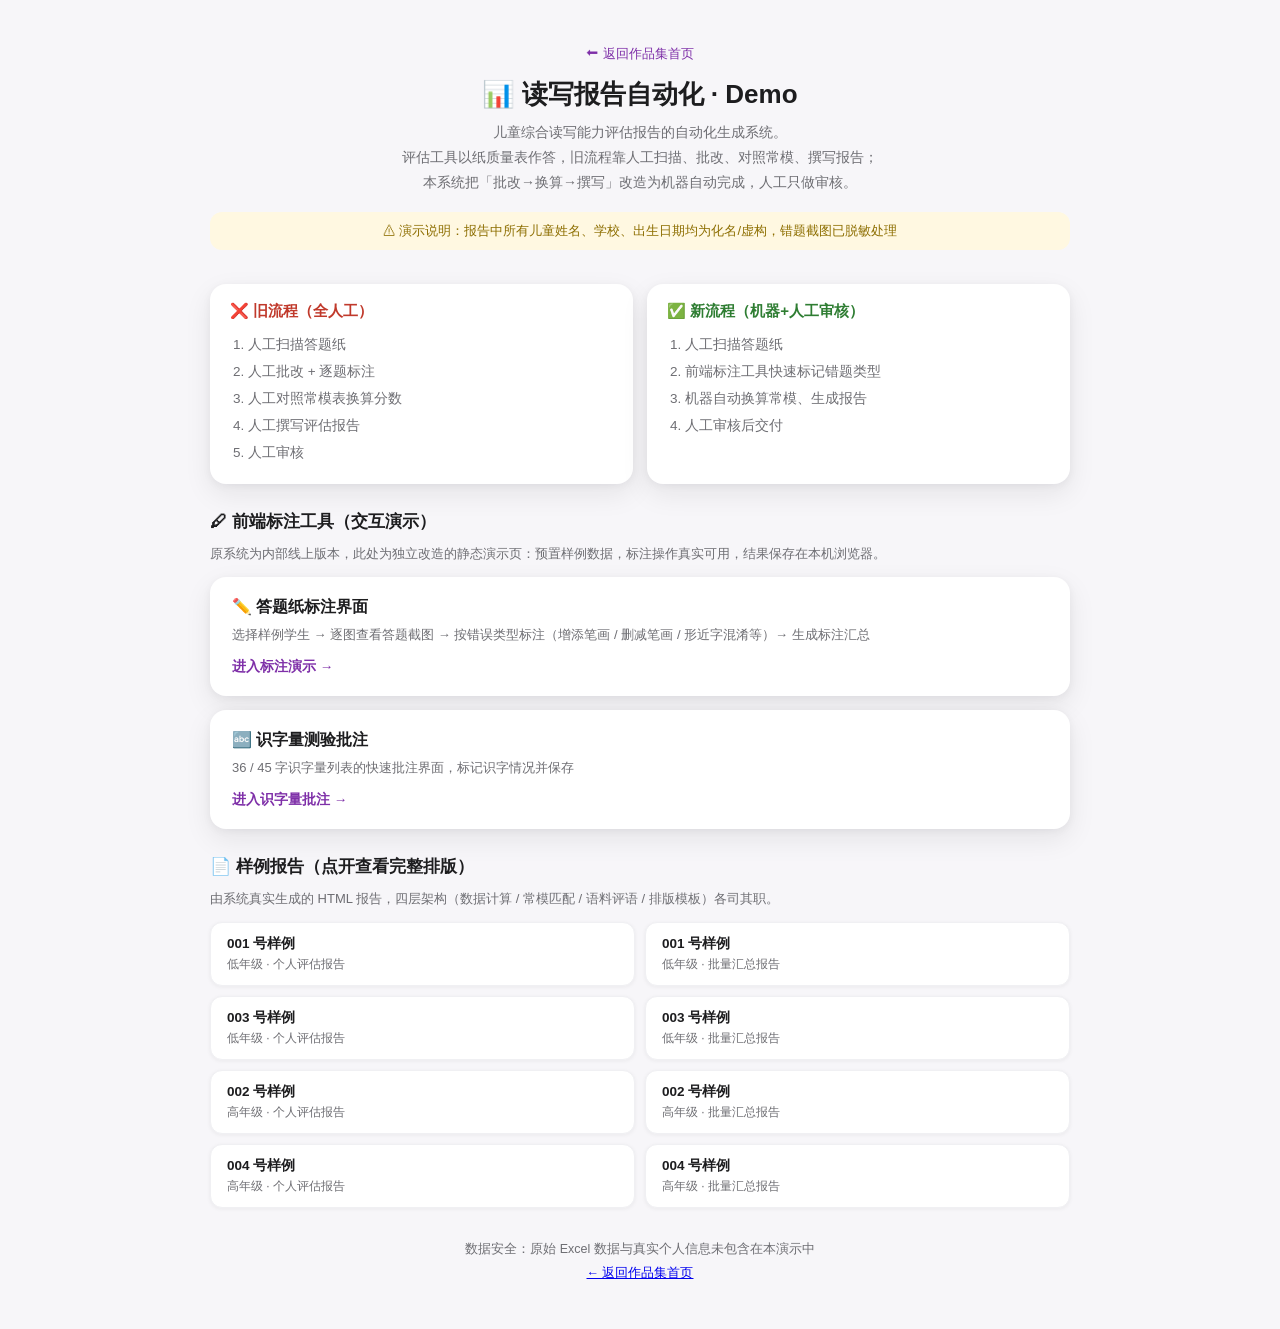
==== 02-报告自动化/index.html @ b6f90646 "作品集在线演示：01 拼音字母秘境 + 02 读写报告自动化 - 入口页 + 三个作品二维码 + README - 01：四个训练模块，游客一键体验，训练配置可自定义 - 02：标注交互演示 + 8 " ====
<!DOCTYPE html>
<html lang="zh-CN">
<head>
<meta charset="UTF-8">
<meta name="viewport" content="width=device-width, initial-scale=1.0">
<title>读写报告自动化 · Demo</title>
<link rel="icon" href="data:image/svg+xml,<svg xmlns='http://www.w3.org/2000/svg' viewBox='0 0 100 100'><rect width='100' height='100' rx='22' fill='%237E2FA8'/><text x='50' y='68' font-size='52' text-anchor='middle' fill='white' font-family='sans-serif' font-weight='bold'>报</text></svg>">
<style>
:root {
  --text-1: #1D1D1F; --text-2: #6E6E73;
  --purple: #7E2FA8; --purple-deep: #5F1D98;
  --green: #2E7D32; --radius: 16px;
  --shadow: 0 2px 8px rgba(29,29,31,.05), 0 10px 28px rgba(29,29,31,.08);
}
* { margin: 0; padding: 0; box-sizing: border-box; }
body {
  font-family: -apple-system, BlinkMacSystemFont, "SF Pro Text", "PingFang SC",
    "Hiragino Sans GB", "Microsoft YaHei", sans-serif;
  background: #F7F6F9; color: var(--text-1);
  min-height: 100vh; -webkit-font-smoothing: antialiased;
}
.container { max-width: 900px; margin: 0 auto; padding: 0 20px; }
header { text-align: center; padding: 44px 0 12px; }
header .back { display: inline-block; font-size: 13px; color: var(--purple); text-decoration: none; margin-bottom: 14px; }
header h1 { font-size: 26px; font-weight: 700; }
header p { margin-top: 8px; color: var(--text-2); font-size: 14px; line-height: 1.8; }
.notice {
  margin: 16px 0 0; padding: 10px 16px; border-radius: 12px;
  background: #FFF8E1; color: #8D6E00; font-size: 13px; text-align: center;
}
.flow {
  display: grid; grid-template-columns: 1fr 1fr; gap: 14px; margin: 22px 0 8px;
}
@media (max-width: 640px) { .flow { grid-template-columns: 1fr; } }
.flow .panel { background: #fff; border-radius: var(--radius); box-shadow: var(--shadow); padding: 18px 20px; }
.flow h3 { font-size: 15px; margin-bottom: 10px; display: flex; align-items: center; gap: 6px; }
.flow .old h3 { color: #C0392B; }
.flow .new h3 { color: var(--green); }
.flow ol { margin-left: 18px; font-size: 13.5px; color: var(--text-2); line-height: 2; }
.section-title { margin: 26px 0 12px; font-size: 17px; font-weight: 700; }
.desc { font-size: 13px; color: var(--text-2); margin-bottom: 14px; }

.demo-card {
  display: block; background: #fff; border-radius: var(--radius); box-shadow: var(--shadow);
  padding: 20px 22px; margin-bottom: 14px; text-decoration: none; color: inherit;
  transition: transform .15s ease;
}
.demo-card:hover { transform: translateY(-2px); }
.demo-card .t { font-size: 16px; font-weight: 700; display: flex; align-items: center; gap: 8px; }
.demo-card .d { font-size: 13px; color: var(--text-2); margin-top: 6px; line-height: 1.7; }
.demo-card .go { display: inline-block; margin-top: 12px; color: var(--purple); font-size: 13.5px; font-weight: 600; }

.reports { display: grid; grid-template-columns: 1fr 1fr; gap: 10px; }
@media (max-width: 640px) { .reports { grid-template-columns: 1fr; } }
.reports a {
  display: block; background: #fff; border-radius: 12px; padding: 12px 16px;
  text-decoration: none; color: var(--text-1); box-shadow: 0 1px 4px rgba(29,29,31,.06);
  font-size: 13.5px; border: 1px solid #F0F0F3;
}
.reports a:hover { border-color: var(--purple); }
.reports .name { font-weight: 600; }
.reports .meta { color: var(--text-2); font-size: 12px; margin-top: 3px; }
footer { text-align: center; padding: 30px 0 44px; font-size: 12.5px; color: var(--text-2); line-height: 1.9; }
</style>
</head>
<body>
<div class="container">
  <header>
    <a class="back" href="../index.html">⬅ 返回作品集首页</a>
    <h1>📊 读写报告自动化 · Demo</h1>
    <p>儿童综合读写能力评估报告的自动化生成系统。<br>评估工具以纸质量表作答，旧流程靠人工扫描、批改、对照常模、撰写报告；<br>本系统把「批改→换算→撰写」改造为机器自动完成，人工只做审核。</p>
    <div class="notice">⚠ 演示说明：报告中所有儿童姓名、学校、出生日期均为化名/虚构，错题截图已脱敏处理</div>
  </header>

  <div class="flow">
    <div class="panel old">
      <h3>❌ 旧流程（全人工）</h3>
      <ol>
        <li>人工扫描答题纸</li>
        <li>人工批改 + 逐题标注</li>
        <li>人工对照常模表换算分数</li>
        <li>人工撰写评估报告</li>
        <li>人工审核</li>
      </ol>
    </div>
    <div class="panel new">
      <h3>✅ 新流程（机器+人工审核）</h3>
      <ol>
        <li>人工扫描答题纸</li>
        <li>前端标注工具快速标记错题类型</li>
        <li>机器自动换算常模、生成报告</li>
        <li>人工审核后交付</li>
      </ol>
    </div>
  </div>

  <h2 class="section-title">🖊 前端标注工具（交互演示）</h2>
  <p class="desc">原系统为内部线上版本，此处为独立改造的静态演示页：预置样例数据，标注操作真实可用，结果保存在本机浏览器。</p>
  <a class="demo-card" href="标注演示/index.html">
    <div class="t">✏️ 答题纸标注界面</div>
    <div class="d">选择样例学生 → 逐图查看答题截图 → 按错误类型标注（增添笔画 / 删减笔画 / 形近字混淆等）→ 生成标注汇总</div>
    <span class="go">进入标注演示 →</span>
  </a>
  <a class="demo-card" href="标注演示/char_mark.html">
    <div class="t">🔤 识字量测验批注</div>
    <div class="d">36 / 45 字识字量列表的快速批注界面，标记识字情况并保存</div>
    <span class="go">进入识字量批注 →</span>
  </a>

  <h2 class="section-title">📄 样例报告（点开查看完整排版）</h2>
  <p class="desc">由系统真实生成的 HTML 报告，四层架构（数据计算 / 常模匹配 / 语料评语 / 排版模板）各司其职。</p>
  <div class="reports">
    <a href="reports/001_评估_低年级.html"><span class="name">001 号样例</span><div class="meta">低年级 · 个人评估报告</div></a>
    <a href="reports/001_批量_低年级.html"><span class="name">001 号样例</span><div class="meta">低年级 · 批量汇总报告</div></a>
    <a href="reports/003_评估_低年级.html"><span class="name">003 号样例</span><div class="meta">低年级 · 个人评估报告</div></a>
    <a href="reports/003_批量_低年级.html"><span class="name">003 号样例</span><div class="meta">低年级 · 批量汇总报告</div></a>
    <a href="reports/002_评估_高年级.html"><span class="name">002 号样例</span><div class="meta">高年级 · 个人评估报告</div></a>
    <a href="reports/002_批量_高年级.html"><span class="name">002 号样例</span><div class="meta">高年级 · 批量汇总报告</div></a>
    <a href="reports/004_评估_高年级.html"><span class="name">004 号样例</span><div class="meta">高年级 · 个人评估报告</div></a>
    <a href="reports/004_批量_高年级.html"><span class="name">004 号样例</span><div class="meta">高年级 · 批量汇总报告</div></a>
  </div>

  <footer>
    数据安全：原始 Excel 数据与真实个人信息未包含在本演示中<br>
    <a href="../index.html">← 返回作品集首页</a>
  </footer>
</div>
</body>
</html>
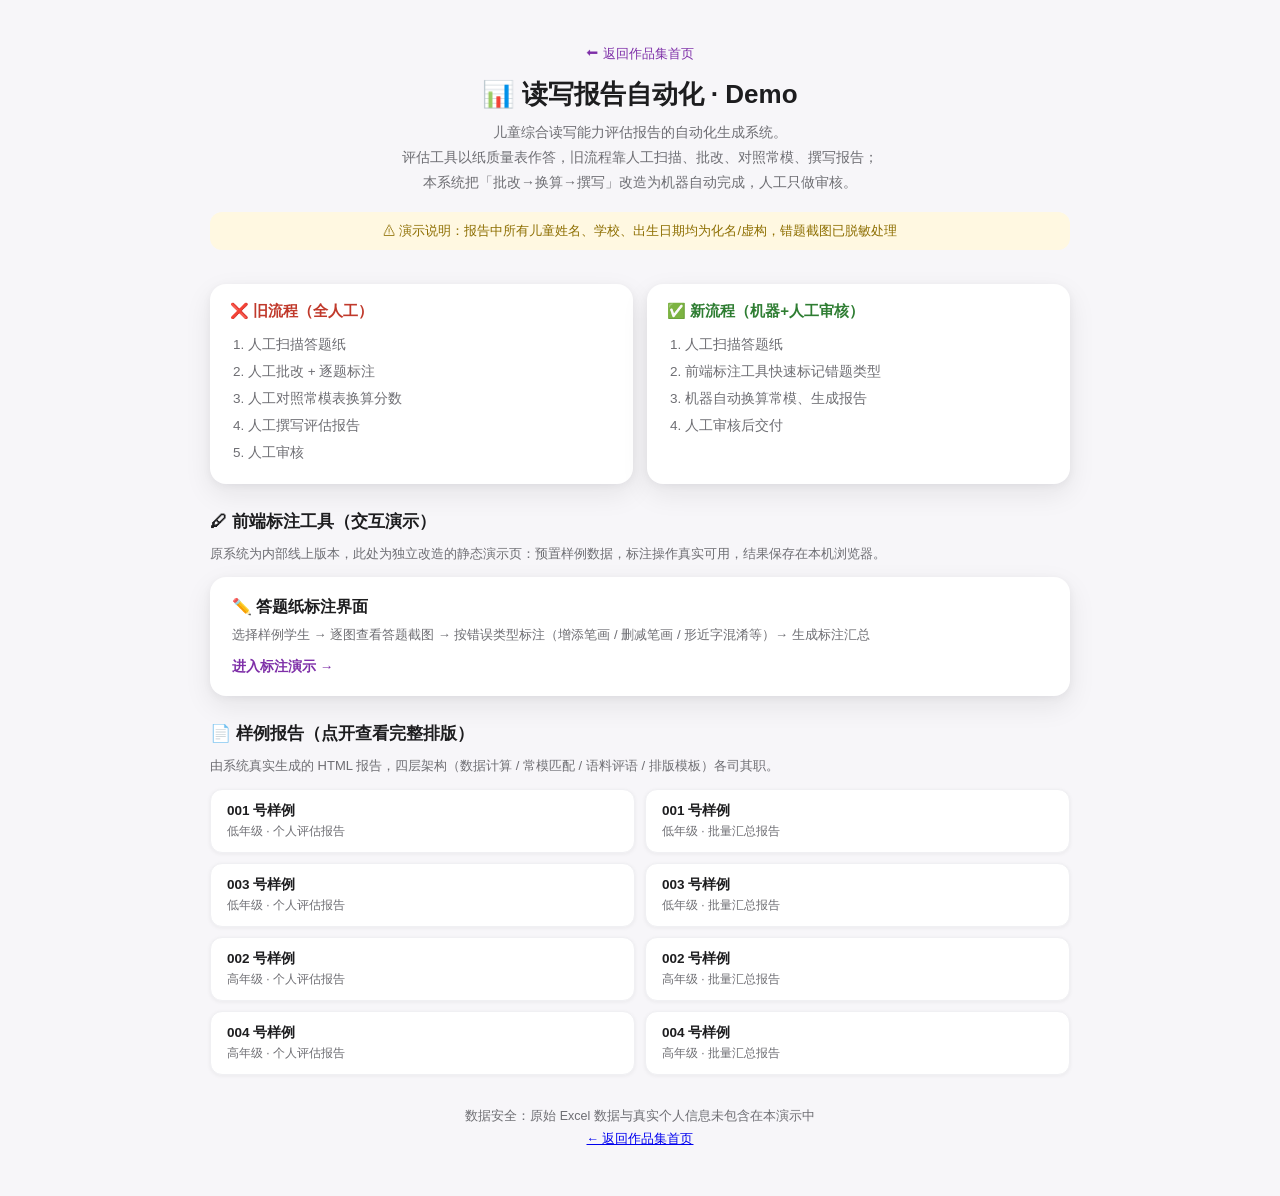
==== commit b8f03cd2: "手机端适配：01 背景改 cover + 竖向菜单、报告版头响应式修复字符重叠；移除换个主题与识字量页 Co-Authored-By: Claude Code <noreply@anthropic.c" ====
--- a/02-报告自动化/index.html
+++ b/02-报告自动化/index.html
@@ -101,11 +101,6 @@
     <div class="d">选择样例学生 → 逐图查看答题截图 → 按错误类型标注（增添笔画 / 删减笔画 / 形近字混淆等）→ 生成标注汇总</div>
     <span class="go">进入标注演示 →</span>
   </a>
-  <a class="demo-card" href="标注演示/char_mark.html">
-    <div class="t">🔤 识字量测验批注</div>
-    <div class="d">36 / 45 字识字量列表的快速批注界面，标记识字情况并保存</div>
-    <span class="go">进入识字量批注 →</span>
-  </a>
 
   <h2 class="section-title">📄 样例报告（点开查看完整排版）</h2>
   <p class="desc">由系统真实生成的 HTML 报告，四层架构（数据计算 / 常模匹配 / 语料评语 / 排版模板）各司其职。</p>
